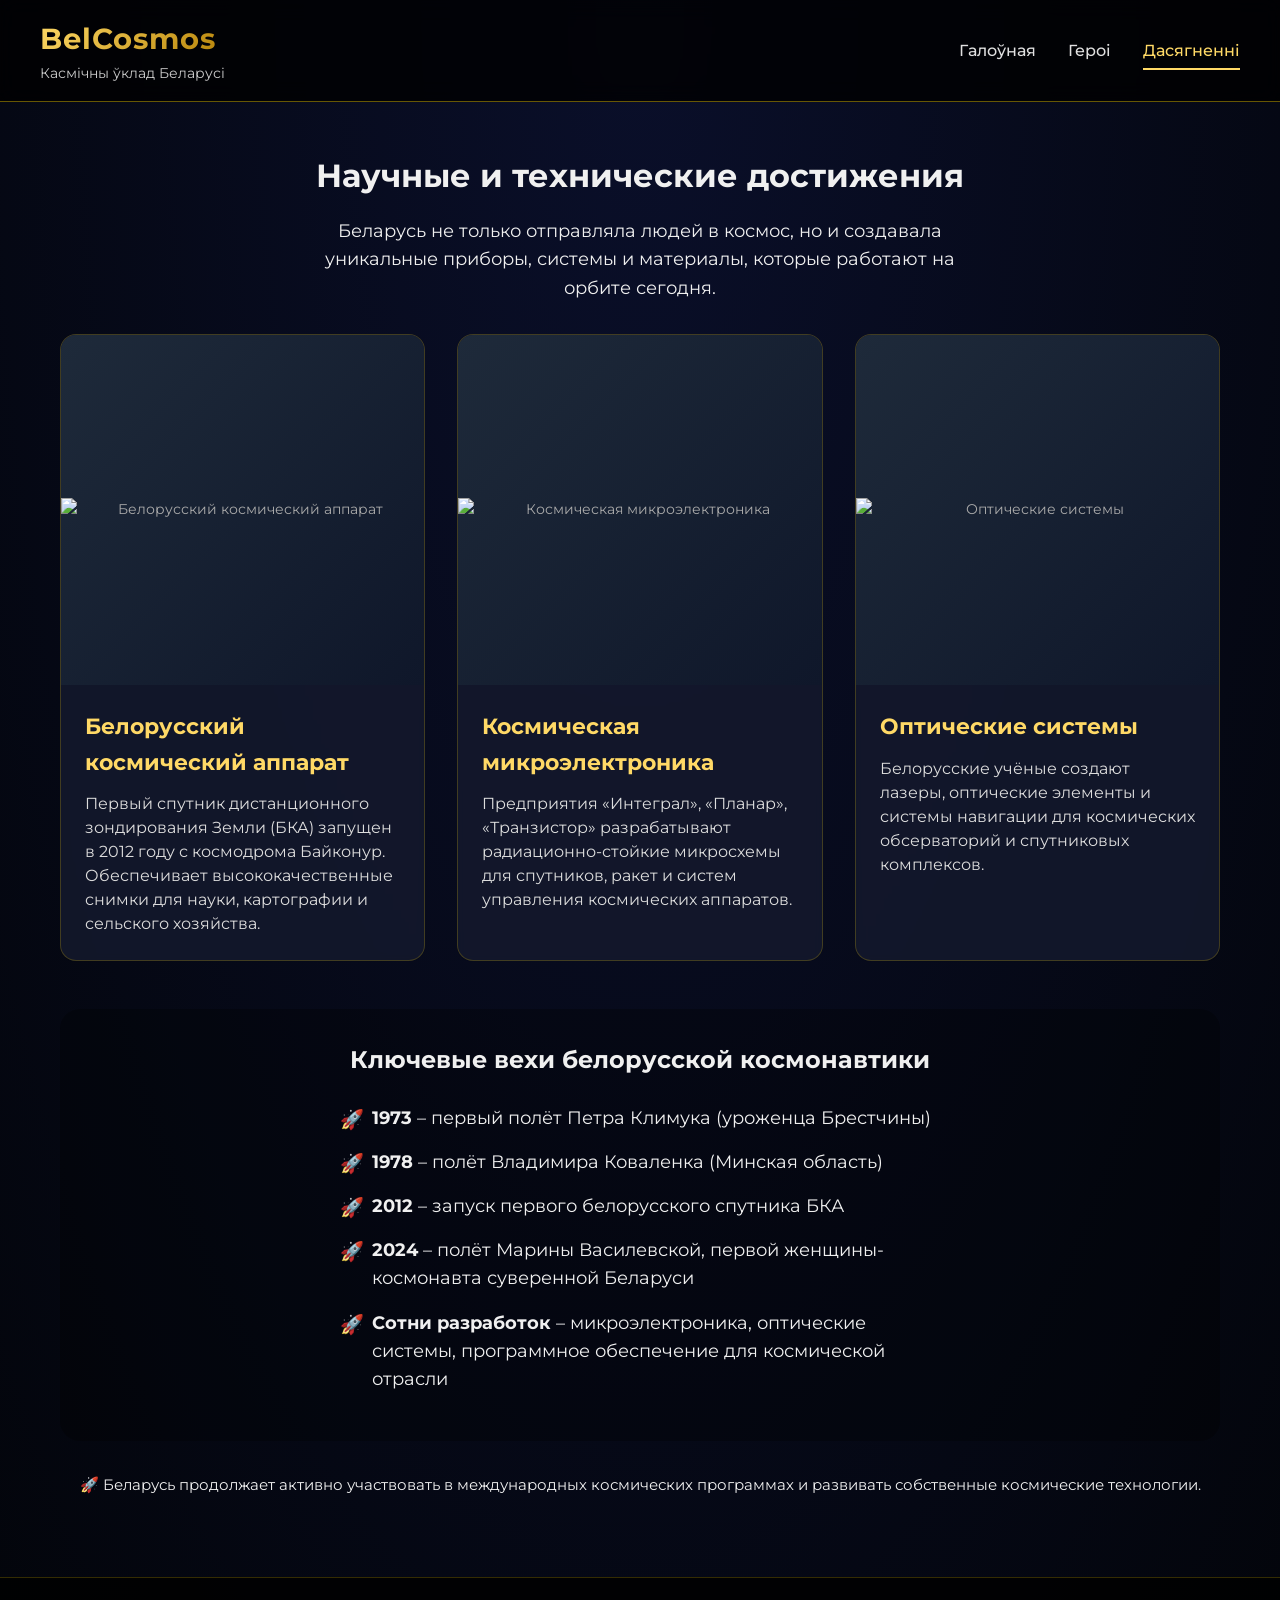
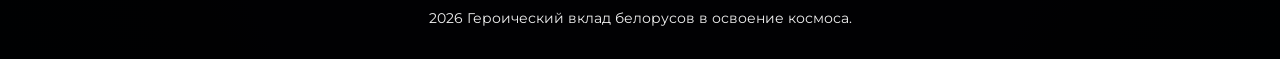
==== achievements.html @ e8a2590a "Add files via upload" ====
<!DOCTYPE html>
<html lang="ru">
<head>
  <meta charset="UTF-8">
  <meta name="viewport" content="width=device-width, initial-scale=1.0">
  <meta name="description" content="Научные и технические достижения Беларуси в космической отрасли">
  <title>Достижения Беларуси в космосе</title>
  <link rel="stylesheet" href="style.css">
  <link href="https://fonts.googleapis.com/css2?family=Montserrat:wght@400;500;600;700&display=swap" rel="stylesheet">
</head>
<body>
  <header>
    <div class="container header-container">
      <div class="logo">
        <a href="index.html">BelCosmos</a>
        <span>Касмічны ўклад Беларусі</span>
      </div>
      <div class="burger">
        <span></span>
        <span></span>
        <span></span>
      </div>
      <ul class="nav-links">
        <li><a href="index.html">Галоўная</a></li>
        <li><a href="heroes.html">Героі</a></li>
        <li><a href="achievements.html" class="active">Дасягненні</a></li>
      </ul>
    </div>
  </header>

  <main>
    <div class="container">
      <h1 style="text-align: center; margin-bottom: 1rem;">Научные и технические достижения</h1>
      <p style="text-align: center; max-width: 700px; margin: 0 auto 2rem auto; font-size: 1.1rem;">
        Беларусь не только отправляла людей в космос, но и создавала уникальные приборы, системы и материалы, которые работают на орбите сегодня.
      </p>

      <div class="card-grid">
        <div class="card">
          <div class="card-img">
            <img src="https://via.placeholder.com/400x220/1e2a3a/ffd966?text=Белорусский+спутник+БКА" alt="Белорусский космический аппарат">
          </div>
          <div class="card-content">
            <h3>Белорусский космический аппарат</h3>
            <p>Первый спутник дистанционного зондирования Земли (БКА) запущен в 2012 году с космодрома Байконур. Обеспечивает высококачественные снимки для науки, картографии и сельского хозяйства.</p>
          </div>
        </div>
        
        <div class="card">
          <div class="card-img">
            <img src="https://via.placeholder.com/400x220/1e2a3a/ffd966?text=Микроэлектроника+Интеграл" alt="Космическая микроэлектроника">
          </div>
          <div class="card-content">
            <h3>Космическая микроэлектроника</h3>
            <p>Предприятия «Интеграл», «Планар», «Транзистор» разрабатывают радиационно-стойкие микросхемы для спутников, ракет и систем управления космических аппаратов.</p>
          </div>
        </div>
        
        <div class="card">
          <div class="card-img">
            <img src="https://via.placeholder.com/400x220/1e2a3a/ffd966?text=Оптические+системы" alt="Оптические системы">
          </div>
          <div class="card-content">
            <h3>Оптические системы</h3>
            <p>Белорусские учёные создают лазеры, оптические элементы и системы навигации для космических обсерваторий и спутниковых комплексов.</p>
          </div>
        </div>
      </div>

      <section style="margin-top: 3rem; background: rgba(0,0,0,0.3); border-radius: 20px; padding: 2rem;">
        <h2 style="text-align: center; margin-bottom: 1.5rem;">Ключевые вехи белорусской космонавтики</h2>
        <ul class="achievement-list" style="max-width: 600px; margin: 0 auto;">
          <li><strong>1973</strong> – первый полёт Петра Климука (уроженца Брестчины)</li>
          <li><strong>1978</strong> – полёт Владимира Коваленка (Минская область)</li>
          <li><strong>2012</strong> – запуск первого белорусского спутника БКА</li>
          <li><strong>2024</strong> – полёт Марины Василевской, первой женщины-космонавта суверенной Беларуси</li>
          <li><strong>Сотни разработок</strong> – микроэлектроника, оптические системы, программное обеспечение для космической отрасли</li>
        </ul>
      </section>
      
      <section style="margin-top: 2rem; text-align: center;">
        <p style="font-size: 0.95rem;">🚀 Беларусь продолжает активно участвовать в международных космических программах и развивать собственные космические технологии.</p>
      </section>
    </div>
  </main>
  <footer>
    <div class="container">
      <p> 2026 Героический вклад белорусов в освоение космоса.</p>
    </div>
  </footer>

  <script src="script.js"></script>
</body>
</html>
---- style.css ----
* {
  margin: 0;
  padding: 0;
  box-sizing: border-box;
}

body {
  font-family: 'Montserrat', 'Roboto', sans-serif;
  background: radial-gradient(ellipse at top, #0a0f2a, #03050b);
  color: #f0f0f0;
  line-height: 1.6;
  min-height: 100vh;
  display: flex;
  flex-direction: column;
  position: relative;
}

.stars {
  position: fixed;
  top: 0;
  left: 0;
  width: 100%;
  height: 100%;
  pointer-events: none;
  z-index: -1;
  background: transparent;
  animation: twinkle 5s infinite alternate;
}

@keyframes twinkle {
  0% { opacity: 0.3; }
  100% { opacity: 1; }
}

.container {
  max-width: 1200px;
  margin: 0 auto;
  padding: 0 20px;
  position: relative;
  z-index: 1;
}

header {
  background: rgba(0, 0, 0, 0.8);
  backdrop-filter: blur(10px);
  border-bottom: 1px solid rgba(255, 215, 0, 0.4);
  position: sticky;
  top: 0;
  z-index: 100;
}

.header-container {
  display: flex;
  justify-content: space-between;
  align-items: center;
  flex-wrap: wrap;
  padding: 1rem 0;
}

.logo a {
  font-size: 1.8rem;
  font-weight: bold;
  text-decoration: none;
  background: linear-gradient(135deg, #ffd966, #b8860b);
  -webkit-background-clip: text;
  background-clip: text;
  color: transparent;
  letter-spacing: 1px;
}

.logo span {
  font-size: 0.9rem;
  display: block;
  color: #ccc;
}

/* навигация */
.nav-links {
  display: flex;
  gap: 2rem;
  list-style: none;
}

.nav-links a {
  text-decoration: none;
  color: #e0e0e0;
  font-weight: 500;
  transition: 0.3s;
  padding: 0.5rem 0;
  border-bottom: 2px solid transparent;
}

.nav-links a:hover,
.nav-links a.active {
  border-bottom-color: #ffd966;
  color: #ffd966;
}

.burger {
  display: none;
  flex-direction: column;
  cursor: pointer;
}

.burger span {
  width: 28px;
  height: 3px;
  background: #ffd966;
  margin: 4px 0;
  transition: 0.3s;
  border-radius: 2px;
}

main {
  flex: 1;
  padding: 3rem 0;
}

.hero {
  text-align: center;
  padding: 3rem 1rem;
  background: rgba(0, 0, 0, 0.6);
  border-radius: 20px;
  margin-bottom: 2rem;
  backdrop-filter: blur(2px);
}

.hero h1 {
  font-size: 2.8rem;
  margin-bottom: 1rem;
  background: linear-gradient(135deg, #ffd966, #ff8c00);
  -webkit-background-clip: text;
  background-clip: text;
  color: transparent;
}

.hero p {
  font-size: 1.2rem;
  max-width: 800px;
  margin: 0 auto;
}

.card-grid {
  display: grid;
  grid-template-columns: repeat(auto-fill, minmax(300px, 1fr));
  gap: 2rem;
  margin: 2rem 0;
}

.card {
  background: rgba(20, 25, 45, 0.85);
  backdrop-filter: blur(4px);
  border-radius: 16px;
  overflow: hidden;
  transition: transform 0.3s, box-shadow 0.3s;
  border: 1px solid rgba(255, 215, 0, 0.2);
}

.card:hover {
  transform: translateY(-5px);
  box-shadow: 0 10px 30px rgba(0, 0, 0, 0.6);
  border-color: rgba(255, 215, 0, 0.5);
}

.card-img {
  width: 100%;
  height: 350px;
  background: linear-gradient(135deg, #1e2a3a, #0f172a);
  display: flex;
  align-items: center;
  justify-content: center;
  color: #aaa;
  font-size: 0.9rem;
  text-align: center;
  overflow: hidden;
}

.card-img img {
  width: 100%;
  height: auto;
  object-fit: cover;
  image-rendering:crips-edges;
  image-rendering: -webkit-optimize-contrast;
}

.card-content {
  padding: 1.5rem;
}

.card-content h3 {
  margin-bottom: 0.75rem;
  color: #ffd966;
  font-size: 1.4rem;
}

.card-content p {
  color: #ddd;
  line-height: 1.5;
}

.achievement-list {
  list-style: none;
  padding: 0;
}

.achievement-list li {
  margin: 1rem 0;
  padding-left: 2rem;
  position: relative;
  font-size: 1.1rem;
}

.achievement-list li::before {
  content: '🚀';
  position: absolute;
  left: 0;
  color: #ffd966;
  font-size: 1.2rem;
}

footer {
  background: rgba(0, 0, 0, 0.85);
  text-align: center;
  padding: 1.8rem;
  margin-top: 2rem;
  font-size: 0.9rem;
  border-top: 1px solid rgba(255, 215, 0, 0.2);
}

@media (max-width: 768px) {
  .burger {
    display: flex;
  }
  
  .nav-links {
    position: fixed;
    top: 70px;
    left: -100%;
    width: 100%;
    background: rgba(0, 0, 0, 0.95);
    backdrop-filter: blur(15px);
    flex-direction: column;
    align-items: center;
    padding: 2rem 0;
    transition: 0.3s ease-in-out;
    gap: 1.8rem;
  }
  
  .nav-links.active {
    left: 0;
  }
  
  .hero h1 {
    font-size: 1.8rem;
  }
  
  .hero p {
    font-size: 1rem;
  }
  
  .card-grid {
    grid-template-columns: 1fr;
  }
  
  .header-container {
    padding: 0.8rem 0;
  }
}

@keyframes fadeInUp {
  from {
    opacity: 0;
    transform: translateY(30px);
  }
  to {
    opacity: 1;
    transform: translateY(0);
  }
}

.card {
  animation: fadeInUp 0.5s ease-out;
}
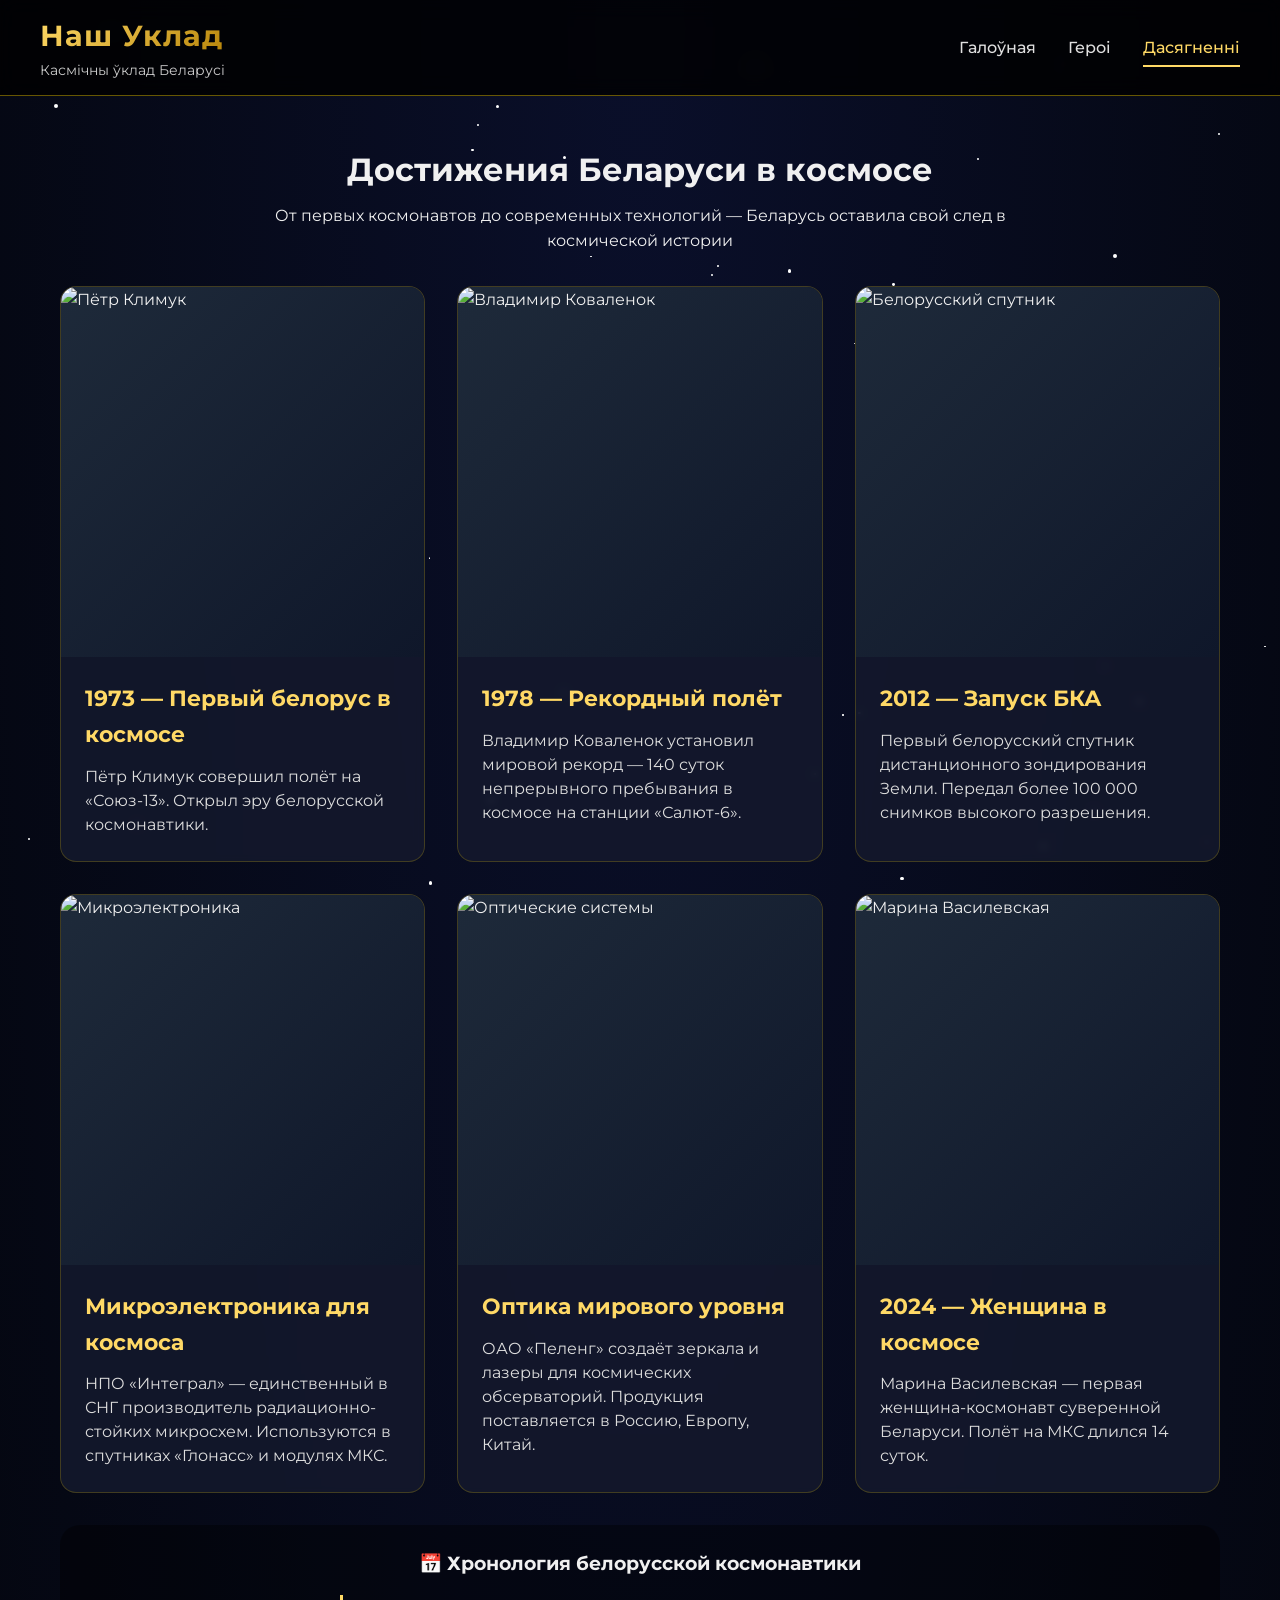
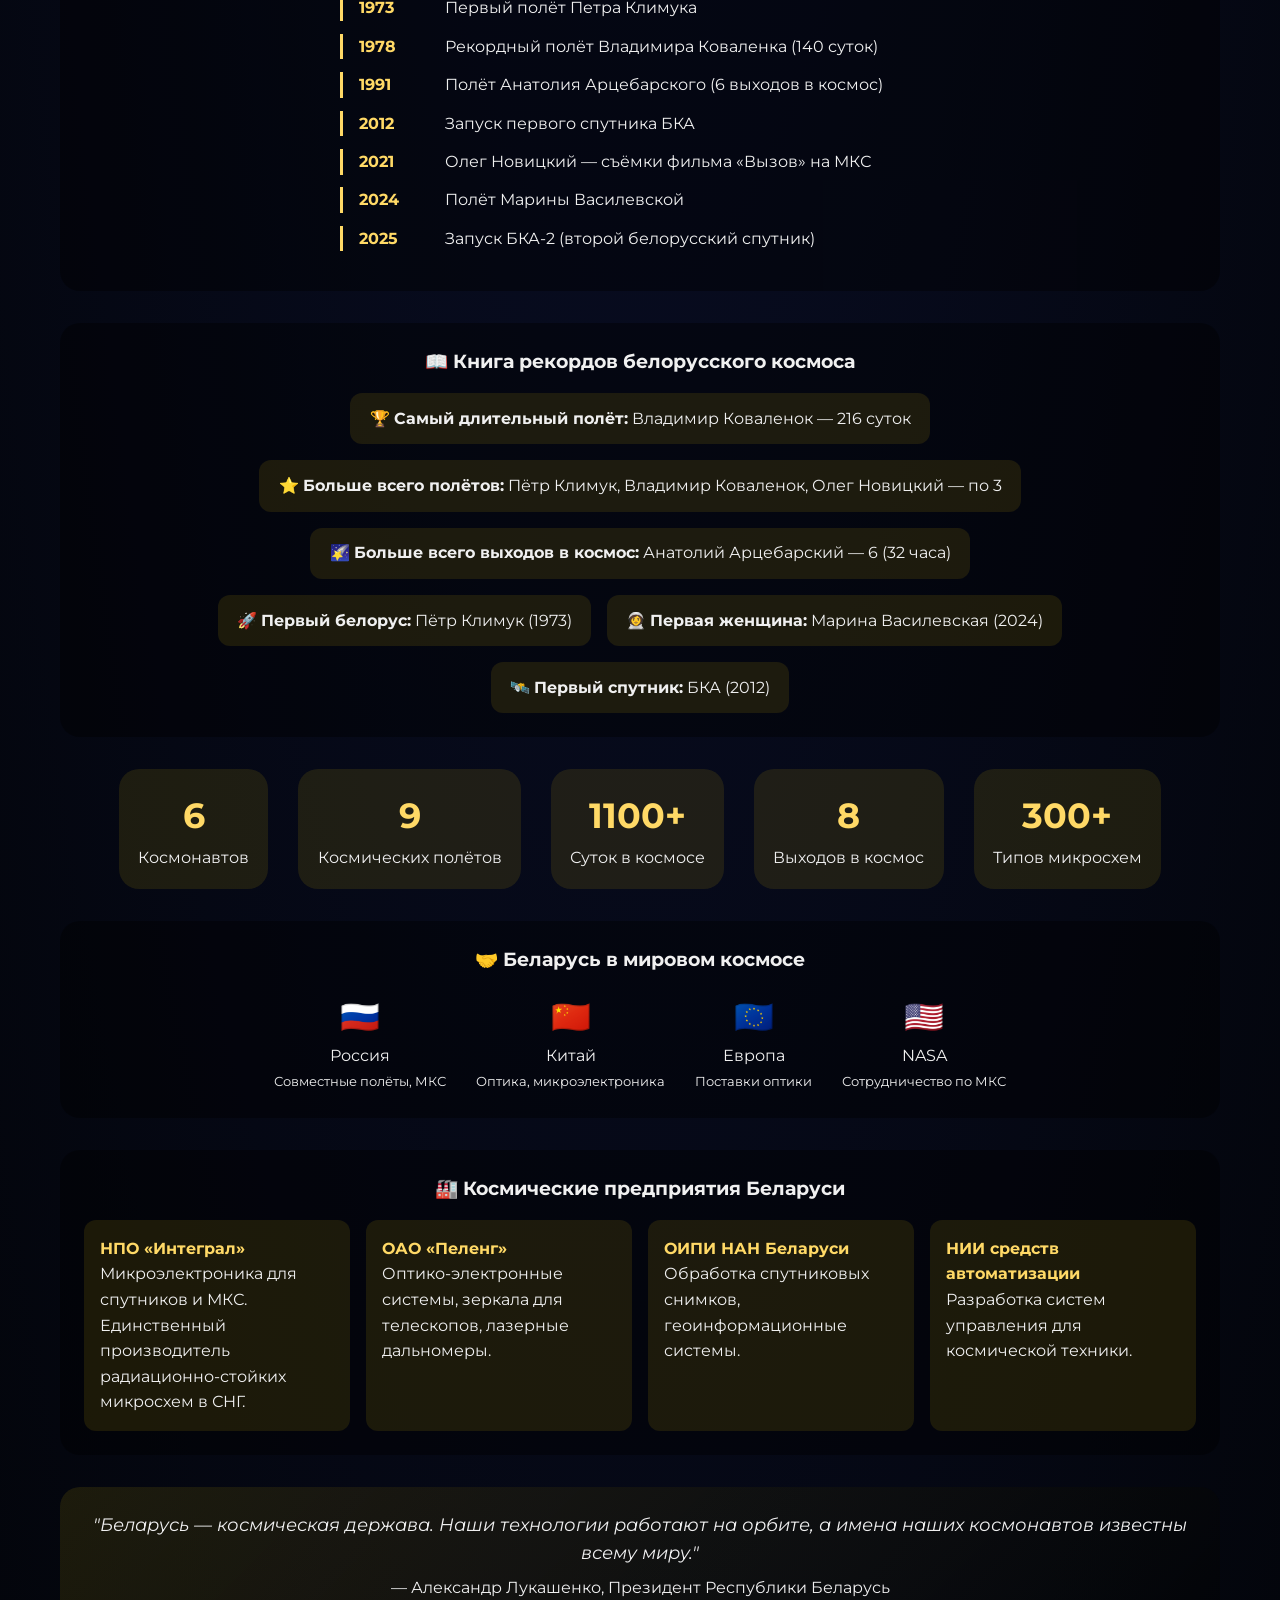
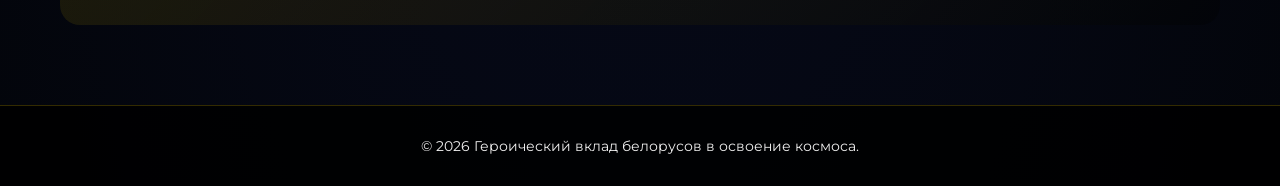
==== commit 5a88a153: "Update achievements.html" ====
--- a/achievements.html
+++ b/achievements.html
@@ -3,7 +3,6 @@
 <head>
   <meta charset="UTF-8">
   <meta name="viewport" content="width=device-width, initial-scale=1.0">
-  <meta name="description" content="Научные и технические достижения Беларуси в космической отрасли">
   <title>Достижения Беларуси в космосе</title>
   <link rel="stylesheet" href="style.css">
   <link href="https://fonts.googleapis.com/css2?family=Montserrat:wght@400;500;600;700&display=swap" rel="stylesheet">
@@ -12,14 +11,10 @@
   <header>
     <div class="container header-container">
       <div class="logo">
-        <a href="index.html">BelCosmos</a>
+        <a href="index.html">Наш Уклад</a>
         <span>Касмічны ўклад Беларусі</span>
       </div>
-      <div class="burger">
-        <span></span>
-        <span></span>
-        <span></span>
-      </div>
+      <div class="burger"><span></span><span></span><span></span></div>
       <ul class="nav-links">
         <li><a href="index.html">Галоўная</a></li>
         <li><a href="heroes.html">Героі</a></li>
@@ -30,65 +25,152 @@
 
   <main>
     <div class="container">
-      <h1 style="text-align: center; margin-bottom: 1rem;">Научные и технические достижения</h1>
-      <p style="text-align: center; max-width: 700px; margin: 0 auto 2rem auto; font-size: 1.1rem;">
-        Беларусь не только отправляла людей в космос, но и создавала уникальные приборы, системы и материалы, которые работают на орбите сегодня.
-      </p>
-
+      <h1 style="text-align: center; margin-bottom: 0.5rem;">Достижения Беларуси в космосе</h1>
+      <p style="text-align: center; max-width: 800px; margin: 0 auto 2rem auto;">От первых космонавтов до современных технологий — Беларусь оставила свой след в космической истории</p>
+      
       <div class="card-grid">
         <div class="card">
-          <div class="card-img">
-            <img src="https://via.placeholder.com/400x220/1e2a3a/ffd966?text=Белорусский+спутник+БКА" alt="Белорусский космический аппарат">
-          </div>
+          <div class="card-img"><img src="images/222.jpg" alt="Пётр Климук"></div>
           <div class="card-content">
-            <h3>Белорусский космический аппарат</h3>
-            <p>Первый спутник дистанционного зондирования Земли (БКА) запущен в 2012 году с космодрома Байконур. Обеспечивает высококачественные снимки для науки, картографии и сельского хозяйства.</p>
+            <h3>1973 — Первый белорус в космосе</h3>
+            <p>Пётр Климук совершил полёт на «Союз-13». Открыл эру белорусской космонавтики.</p>
           </div>
         </div>
         
         <div class="card">
-          <div class="card-img">
-            <img src="https://via.placeholder.com/400x220/1e2a3a/ffd966?text=Микроэлектроника+Интеграл" alt="Космическая микроэлектроника">
-          </div>
+          <div class="card-img"><img src="images/311.webp" alt="Владимир Коваленок"></div>
           <div class="card-content">
-            <h3>Космическая микроэлектроника</h3>
-            <p>Предприятия «Интеграл», «Планар», «Транзистор» разрабатывают радиационно-стойкие микросхемы для спутников, ракет и систем управления космических аппаратов.</p>
+            <h3>1978 — Рекордный полёт</h3>
+            <p>Владимир Коваленок установил мировой рекорд — 140 суток непрерывного пребывания в космосе на станции «Салют-6».</p>
           </div>
         </div>
         
         <div class="card">
-          <div class="card-img">
-            <img src="https://via.placeholder.com/400x220/1e2a3a/ffd966?text=Оптические+системы" alt="Оптические системы">
+          <div class="card-img"><img src="images/2012.jpg" alt="Белорусский спутник"></div>
+          <div class="card-content">
+            <h3>2012 — Запуск БКА</h3>
+            <p>Первый белорусский спутник дистанционного зондирования Земли. Передал более 100 000 снимков высокого разрешения.</p>
           </div>
+        </div>
+        
+        <div class="card">
+          <div class="card-img"><img src="images/113.jpg" alt="Микроэлектроника"></div>
           <div class="card-content">
-            <h3>Оптические системы</h3>
-            <p>Белорусские учёные создают лазеры, оптические элементы и системы навигации для космических обсерваторий и спутниковых комплексов.</p>
+            <h3>Микроэлектроника для космоса</h3>
+            <p>НПО «Интеграл» — единственный в СНГ производитель радиационно-стойких микросхем. Используются в спутниках «Глонасс» и модулях МКС.</p>
+          </div>
+        </div>
+        
+        <div class="card">
+          <div class="card-img"><img src="images/114.jpg" alt="Оптические системы"></div>
+          <div class="card-content">
+            <h3>Оптика мирового уровня</h3>
+            <p>ОАО «Пеленг» создаёт зеркала и лазеры для космических обсерваторий. Продукция поставляется в Россию, Европу, Китай.</p>
+          </div>
+        </div>
+        
+        <div class="card">
+          <div class="card-img"><img src="images/155.jpeg" alt="Марина Василевская"></div>
+          <div class="card-content">
+            <h3>2024 — Женщина в космосе</h3>
+            <p>Марина Василевская — первая женщина-космонавт суверенной Беларуси. Полёт на МКС длился 14 суток.</p>
           </div>
         </div>
       </div>
-
-      <section style="margin-top: 3rem; background: rgba(0,0,0,0.3); border-radius: 20px; padding: 2rem;">
-        <h2 style="text-align: center; margin-bottom: 1.5rem;">Ключевые вехи белорусской космонавтики</h2>
-        <ul class="achievement-list" style="max-width: 600px; margin: 0 auto;">
-          <li><strong>1973</strong> – первый полёт Петра Климука (уроженца Брестчины)</li>
-          <li><strong>1978</strong> – полёт Владимира Коваленка (Минская область)</li>
-          <li><strong>2012</strong> – запуск первого белорусского спутника БКА</li>
-          <li><strong>2024</strong> – полёт Марины Василевской, первой женщины-космонавта суверенной Беларуси</li>
-          <li><strong>Сотни разработок</strong> – микроэлектроника, оптические системы, программное обеспечение для космической отрасли</li>
-        </ul>
-      </section>
       
-      <section style="margin-top: 2rem; text-align: center;">
-        <p style="font-size: 0.95rem;">🚀 Беларусь продолжает активно участвовать в международных космических программах и развивать собственные космические технологии.</p>
-      </section>
+      <div style="background: rgba(0,0,0,0.4); border-radius: 20px; padding: 1.5rem; margin: 2rem 0;">
+        <h3 style="text-align: center;">📅 Хронология белорусской космонавтики</h3>
+        <div style="display: flex; flex-direction: column; gap: 0.8rem; max-width: 600px; margin: 1rem auto;">
+		<div style="display: flex; gap: 1rem; border-left: 3px solid #ffd966; padding-left: 1rem;"><strong style="color:#ffd966; min-width:70px;">1973</strong> Первый полёт Петра Климука</div>
+          <div style="display: flex; gap: 1rem; border-left: 3px solid #ffd966; padding-left: 1rem;"><strong style="color:#ffd966; min-width:70px;">1978</strong> Рекордный полёт Владимира Коваленка (140 суток)</div>
+          <div style="display: flex; gap: 1rem; border-left: 3px solid #ffd966; padding-left: 1rem;"><strong style="color:#ffd966; min-width:70px;">1991</strong> Полёт Анатолия Арцебарского (6 выходов в космос)</div>
+          <div style="display: flex; gap: 1rem; border-left: 3px solid #ffd966; padding-left: 1rem;"><strong style="color:#ffd966; min-width:70px;">2012</strong> Запуск первого спутника БКА</div>
+          <div style="display: flex; gap: 1rem; border-left: 3px solid #ffd966; padding-left: 1rem;"><strong style="color:#ffd966; min-width:70px;">2021</strong> Олег Новицкий — съёмки фильма «Вызов» на МКС</div>
+          <div style="display: flex; gap: 1rem; border-left: 3px solid #ffd966; padding-left: 1rem;"><strong style="color:#ffd966; min-width:70px;">2024</strong> Полёт Марины Василевской</div>
+          <div style="display: flex; gap: 1rem; border-left: 3px solid #ffd966; padding-left: 1rem;"><strong style="color:#ffd966; min-width:70px;">2025</strong> Запуск БКА-2 (второй белорусский спутник)</div>
+        </div>
+      </div>
+	  
+<div style="background: rgba(0,0,0,0.4); border-radius: 20px; padding: 1.5rem; margin: 2rem 0;">
+  <h3 style="text-align: center;">📖 Книга рекордов белорусского космоса</h3>
+  <div style="display: flex; justify-content: center; flex-wrap: wrap; gap: 1rem; margin-top: 1rem; max-width: 900px; margin-left: auto; margin-right: auto;">
+    <div style="background: rgba(255,215,0,0.1); padding: 0.8rem 1.2rem; border-radius: 12px; width: auto; min-width: 250px; text-align: center;">🏆 <strong>Самый длительный полёт:</strong> Владимир Коваленок — 216 суток</div>
+    <div style="background: rgba(255,215,0,0.1); padding: 0.8rem 1.2rem; border-radius: 12px; width: auto; min-width: 250px; text-align: center;">⭐ <strong>Больше всего полётов:</strong> Пётр Климук, Владимир Коваленок, Олег Новицкий — по 3</div>
+    <div style="background: rgba(255,215,0,0.1); padding: 0.8rem 1.2rem; border-radius: 12px; width: auto; min-width: 250px; text-align: center;">🌠 <strong>Больше всего выходов в космос:</strong> Анатолий Арцебарский — 6 (32 часа)</div>
+    <div style="background: rgba(255,215,0,0.1); padding: 0.8rem 1.2rem; border-radius: 12px; width: auto; min-width: 250px; text-align: center;">🚀 <strong>Первый белорус:</strong> Пётр Климук (1973)</div>
+    <div style="background: rgba(255,215,0,0.1); padding: 0.8rem 1.2rem; border-radius: 12px; width: auto; min-width: 250px; text-align: center;">👩‍🚀 <strong>Первая женщина:</strong> Марина Василевская (2024)</div>
+    <div style="background: rgba(255,215,0,0.1); padding: 0.8rem 1.2rem; border-radius: 12px; width: auto; min-width: 250px; text-align: center;">🛰️ <strong>Первый спутник:</strong> БКА (2012)</div>
+  </div>
+</div>
+      
+      <div style="display: flex; justify-content: center; gap: 30px; flex-wrap: wrap; margin: 2rem 0;">
+        <div style="text-align: center; background: rgba(255,215,0,0.1); padding: 1.2rem; border-radius: 20px; min-width: 120px;">
+          <div style="font-size: 2.2rem; font-weight: bold; color: #ffd966;">6</div>
+          <div>Космонавтов</div>
+        </div>
+        <div style="text-align: center; background: rgba(255,215,0,0.1); padding: 1.2rem; border-radius: 20px; min-width: 120px;">
+          <div style="font-size: 2.2rem; font-weight: bold; color: #ffd966;">9</div>
+          <div>Космических полётов</div>
+        </div>
+        <div style="text-align: center; background: rgba(255,215,0,0.1); padding: 1.2rem; border-radius: 20px; min-width: 120px;">
+          <div style="font-size: 2.2rem; font-weight: bold; color: #ffd966;">1100+</div>
+          <div>Суток в космосе</div>
+        </div>
+        <div style="text-align: center; background: rgba(255,215,0,0.1); padding: 1.2rem; border-radius: 20px; min-width: 120px;">
+          <div style="font-size: 2.2rem; font-weight: bold; color: #ffd966;">8</div>
+          <div>Выходов в космос</div>
+        </div>
+        <div style="text-align: center; background: rgba(255,215,0,0.1); padding: 1.2rem; border-radius: 20px; min-width: 120px;">
+          <div style="font-size: 2.2rem; font-weight: bold; color: #ffd966;">300+</div>
+          <div>Типов микросхем</div>
+        </div>
+      </div>
+	  
+	  
+	  <div style="background: rgba(0,0,0,0.4); border-radius: 20px; padding: 1.5rem; margin: 2rem 0;">
+  <h3 style="text-align: center;">🤝 Беларусь в мировом космосе</h3>
+  <div style="display: flex; justify-content: center; gap: 30px; flex-wrap: wrap; margin-top: 1rem;">
+    <div style="text-align: center;"><span style="font-size: 2rem;">🇷🇺</span><br>Россия<br><span style="font-size: 0.8rem;">Совместные полёты, МКС</span></div>
+    <div style="text-align: center;"><span style="font-size: 2rem;">🇨🇳</span><br>Китай<br><span style="font-size: 0.8rem;">Оптика, микроэлектроника</span></div>
+    <div style="text-align: center;"><span style="font-size: 2rem;">🇪🇺</span><br>Европа<br><span style="font-size: 0.8rem;">Поставки оптики</span></div>
+    <div style="text-align: center;"><span style="font-size: 2rem;">🇺🇸</span><br>NASA<br><span style="font-size: 0.8rem;">Сотрудничество по МКС</span></div>
+  </div>
+</div>
+      
+      <div style="background: rgba(0,0,0,0.4); border-radius: 20px; padding: 1.5rem; margin: 2rem 0;">
+        <h3 style="text-align: center;">🏭 Космические предприятия Беларуси</h3>
+        <div style="display: grid; grid-template-columns: repeat(auto-fit, minmax(250px, 1fr)); gap: 1rem; margin-top: 1rem;">
+          <div style="background: rgba(255,215,0,0.1); padding: 1rem; border-radius: 12px;">
+            <strong style="color:#ffd966;">НПО «Интеграл»</strong>
+            <p>Микроэлектроника для спутников и МКС. Единственный производитель радиационно-стойких микросхем в СНГ.</p>
+          </div>
+          <div style="background: rgba(255,215,0,0.1); padding: 1rem; border-radius: 12px;">
+            <strong style="color:#ffd966;">ОАО «Пеленг»</strong>
+            <p>Оптико-электронные системы, зеркала для телескопов, лазерные дальномеры.</p>
+			</div>
+          <div style="background: rgba(255,215,0,0.1); padding: 1rem; border-radius: 12px;">
+            <strong style="color:#ffd966;">ОИПИ НАН Беларуси</strong>
+            <p>Обработка спутниковых снимков, геоинформационные системы.</p>
+          </div>
+          <div style="background: rgba(255,215,0,0.1); padding: 1rem; border-radius: 12px;">
+            <strong style="color:#ffd966;">НИИ средств автоматизации</strong>
+            <p>Разработка систем управления для космической техники.</p>
+          </div>
+        </div>
+      </div>
+      
+      <div style="text-align: center; background: linear-gradient(135deg, rgba(255,215,0,0.1), rgba(0,0,0,0.3)); padding: 1.5rem; border-radius: 20px;">
+        <p style="font-size: 1.1rem; font-style: italic;">"Беларусь — космическая держава. Наши технологии работают на орбите, а имена наших космонавтов известны всему миру."</p>
+        <p style="margin-top: 0.5rem;">— Александр Лукашенко, Президент Республики Беларусь</p>
+      </div>
     </div>
   </main>
+
   <footer>
-    <div class="container">
-      <p> 2026 Героический вклад белорусов в освоение космоса.</p>
-    </div>
+    <div class="container"><p>© 2026 Героический вклад белорусов в освоение космоса.</p></div>
   </footer>
 
   <script src="script.js"></script>
 </body>
-</html>+</html>
+		
--- a/style.css
+++ b/style.css
@@ -13,23 +13,6 @@
   display: flex;
   flex-direction: column;
   position: relative;
-}
-
-.stars {
-  position: fixed;
-  top: 0;
-  left: 0;
-  width: 100%;
-  height: 100%;
-  pointer-events: none;
-  z-index: -1;
-  background: transparent;
-  animation: twinkle 5s infinite alternate;
-}
-
-@keyframes twinkle {
-  0% { opacity: 0.3; }
-  100% { opacity: 1; }
 }
 
 .container {
@@ -74,7 +57,6 @@
   color: #ccc;
 }
 
-/* навигация */
 .nav-links {
   display: flex;
   gap: 2rem;
@@ -145,15 +127,20 @@
   grid-template-columns: repeat(auto-fill, minmax(300px, 1fr));
   gap: 2rem;
   margin: 2rem 0;
+  align-items: stretch;
 }
 
 .card {
+  display: flex;
+  flex-direction: column;
+  height: 100%;
   background: rgba(20, 25, 45, 0.85);
   backdrop-filter: blur(4px);
   border-radius: 16px;
   overflow: hidden;
   transition: transform 0.3s, box-shadow 0.3s;
   border: 1px solid rgba(255, 215, 0, 0.2);
+  animation: fadeInUp 0.5s ease-out;
 }
 
 .card:hover {
@@ -164,27 +151,27 @@
 
 .card-img {
   width: 100%;
-  height: 350px;
+  height: 370px;
+  flex-shrink: 0;
   background: linear-gradient(135deg, #1e2a3a, #0f172a);
   display: flex;
   align-items: center;
   justify-content: center;
-  color: #aaa;
-  font-size: 0.9rem;
-  text-align: center;
   overflow: hidden;
 }
 
 .card-img img {
   width: 100%;
-  height: auto;
+  height: 100%;
   object-fit: cover;
-  image-rendering:crips-edges;
-  image-rendering: -webkit-optimize-contrast;
+  display: block;
 }
 
 .card-content {
+  flex: 1;
   padding: 1.5rem;
+  display: flex;
+  flex-direction: column;
 }
 
 .card-content h3 {
@@ -196,6 +183,7 @@
 .card-content p {
   color: #ddd;
   line-height: 1.5;
+  flex: 1;
 }
 
 .achievement-list {
@@ -227,9 +215,20 @@
   border-top: 1px solid rgba(255, 215, 0, 0.2);
 }
 
+@keyframes fadeInUp {
+  from {
+    opacity: 0;
+    transform: translateY(30px);
+  }
+  to {
+    opacity: 1;
+    transform: translateY(0);
+  }
+}
 @media (max-width: 768px) {
   .burger {
     display: flex;
+    z-index: 1000;
   }
   
   .nav-links {
@@ -244,12 +243,17 @@
     padding: 2rem 0;
     transition: 0.3s ease-in-out;
     gap: 1.8rem;
+    z-index: 999;
   }
   
   .nav-links.active {
     left: 0;
   }
   
+  .nav-links a {
+    font-size: 1.2rem;
+  }
+  
   .hero h1 {
     font-size: 1.8rem;
   }
@@ -260,24 +264,53 @@
   
   .card-grid {
     grid-template-columns: 1fr;
+    gap: 1.5rem;
+  }
+  
+  .card-img {
+    height: 200px;
   }
   
   .header-container {
     padding: 0.8rem 0;
   }
 }
-
-@keyframes fadeInUp {
-  from {
-    opacity: 0;
-    transform: translateY(30px);
-  }
-  to {
-    opacity: 1;
-    transform: translateY(0);
-  }
-}
-
 .card {
-  animation: fadeInUp 0.5s ease-out;
-}+  position: relative;
+  overflow: hidden;
+}
+
+.card::before {
+  content: '';
+  position: absolute;
+  top: -2px;
+  left: -2px;
+  right: -2px;
+  bottom: -2px;
+  background: linear-gradient(45deg, rgba(255,217,102,0.6), rgba(255,140,0,0.6), rgba(255,217,102,0.6));
+  border-radius: 18px;
+  opacity: 0;
+  z-index: -1;
+  transition: opacity 0.3s;
+}
+
+.card:hover::before {
+  opacity: 1;
+}
+.card, .hero, .quiz-btn, [style*="background"] {
+  opacity: 0;
+  transform: translateY(20px);
+  animation: fadeInUp 0.6s forwards;
+}
+
+.card:nth-child(1) { animation-delay: 0.1s; }
+.card:nth-child(2) { animation-delay: 0.2s; }
+.card:nth-child(3) { animation-delay: 0.3s; }
+.card:nth-child(4) { animation-delay: 0.4s; }
+.card:nth-child(5) { animation-delay: 0.5s; }
+.card:nth-child(6) { animation-delay: 0.6s; }
+  
+  .header-container {
+    padding: 0.8rem 0;
+  }
+}
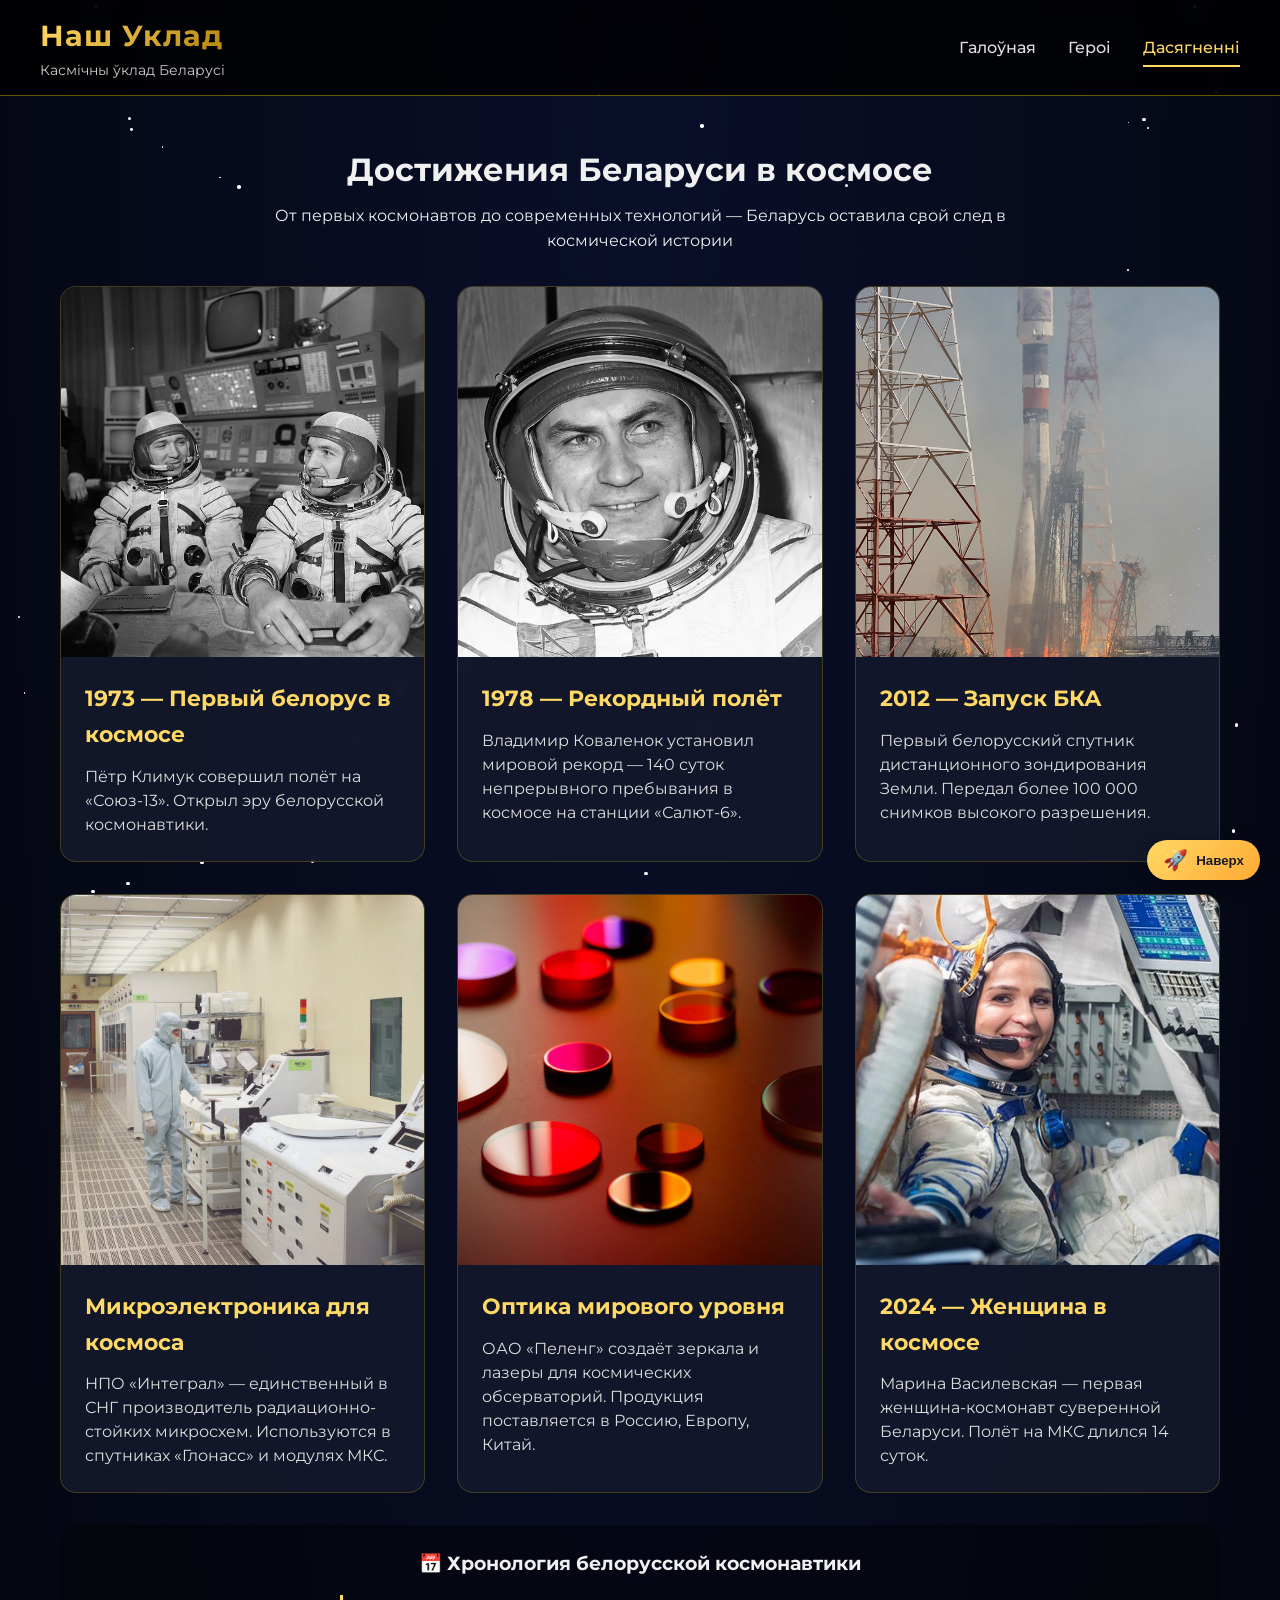
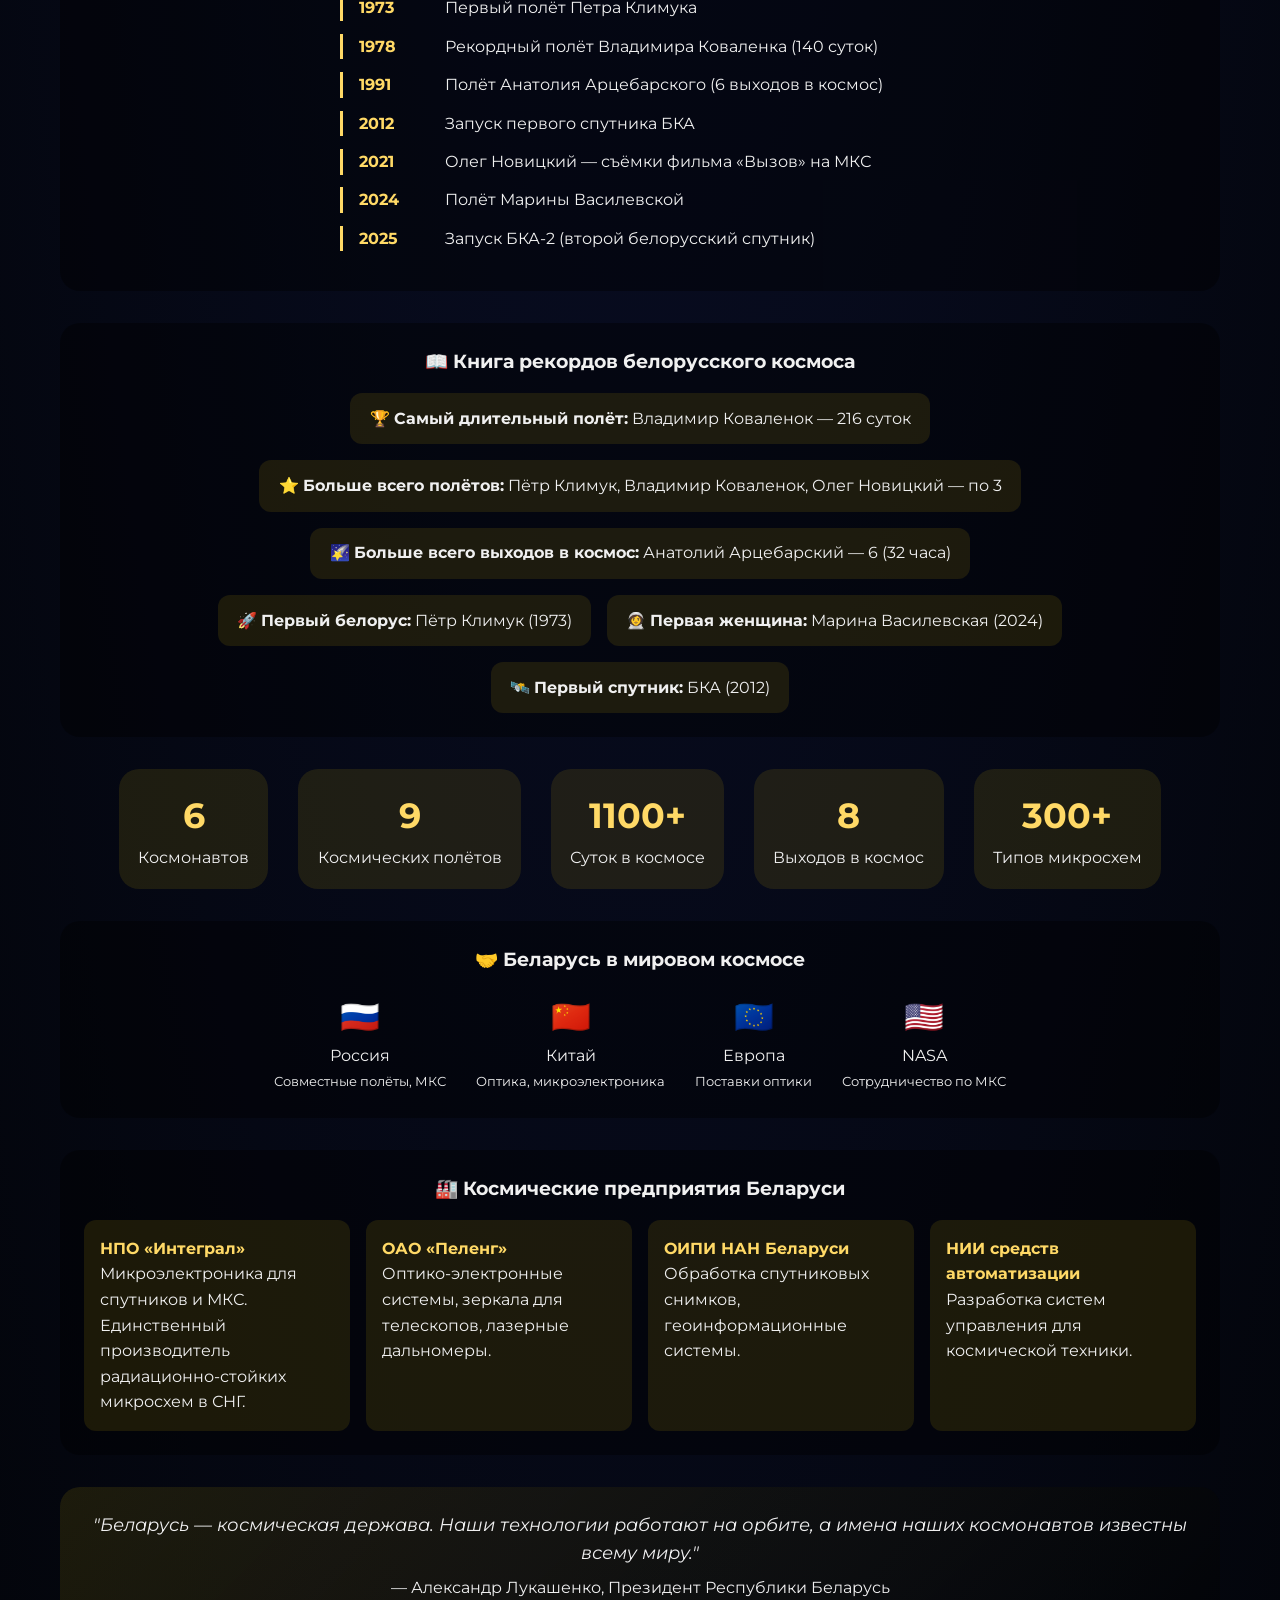
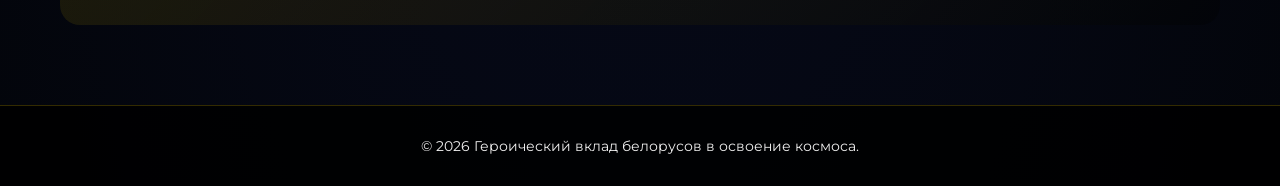
==== commit 7386b85a: "Update achievements.html" ====
--- a/achievements.html
+++ b/achievements.html
@@ -164,7 +164,22 @@
         <p style="margin-top: 0.5rem;">— Александр Лукашенко, Президент Республики Беларусь</p>
       </div>
     </div>
-  </main>
+
+<button onclick="window.scrollTo({top:0,behavior:'smooth'})" 
+        style="position: fixed; bottom: 20px; right: 20px; background: linear-gradient(135deg, #ffd966, #ffaa33); border: none; border-radius: 40px; padding: 8px 16px; display: flex; align-items: center; gap: 8px; cursor: pointer; box-shadow: 0 4px 15px rgba(0,0,0,0.3); z-index: 1000; transition: all 0.3s; font-weight: bold; color: #1a1a2e;"
+        onmouseover="this.style.transform='scale(1.05)'; this.style.boxShadow='0 6px 20px rgba(0,0,0,0.4)'" 
+        onmouseout="this.style.transform='scale(1)'; this.style.boxShadow='0 4px 15px rgba(0,0,0,0.3)'">
+  <span style="font-size: 20px; animation: rocketFly 0.8s infinite alternate;">🚀</span>
+  <span>Наверх</span>
+</button>
+
+<style>
+@keyframes rocketFly {
+  0% { transform: translateY(0px); }
+  100% { transform: translateY(-4px); }
+}
+</style>
+	</main>
 
   <footer>
     <div class="container"><p>© 2026 Героический вклад белорусов в освоение космоса.</p></div>
@@ -174,3 +189,4 @@
 </body>
 </html>
 		
+		
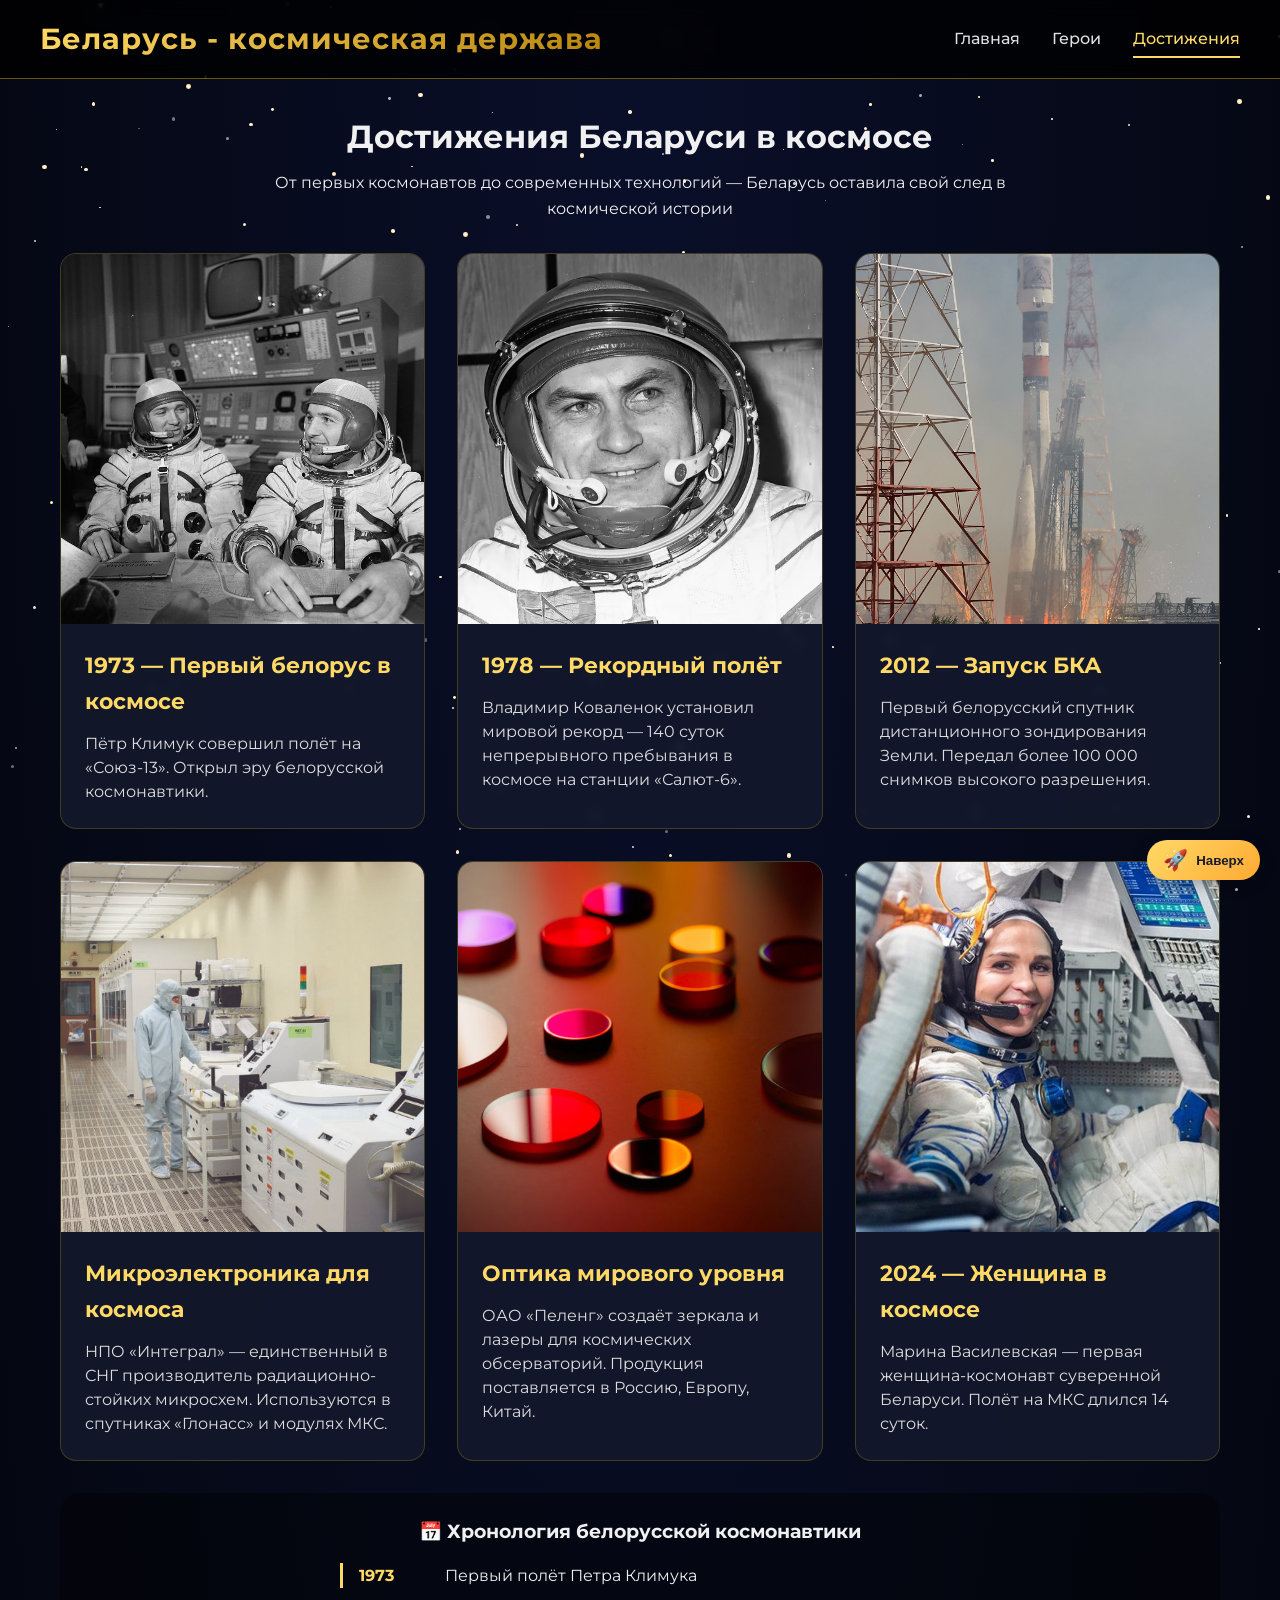
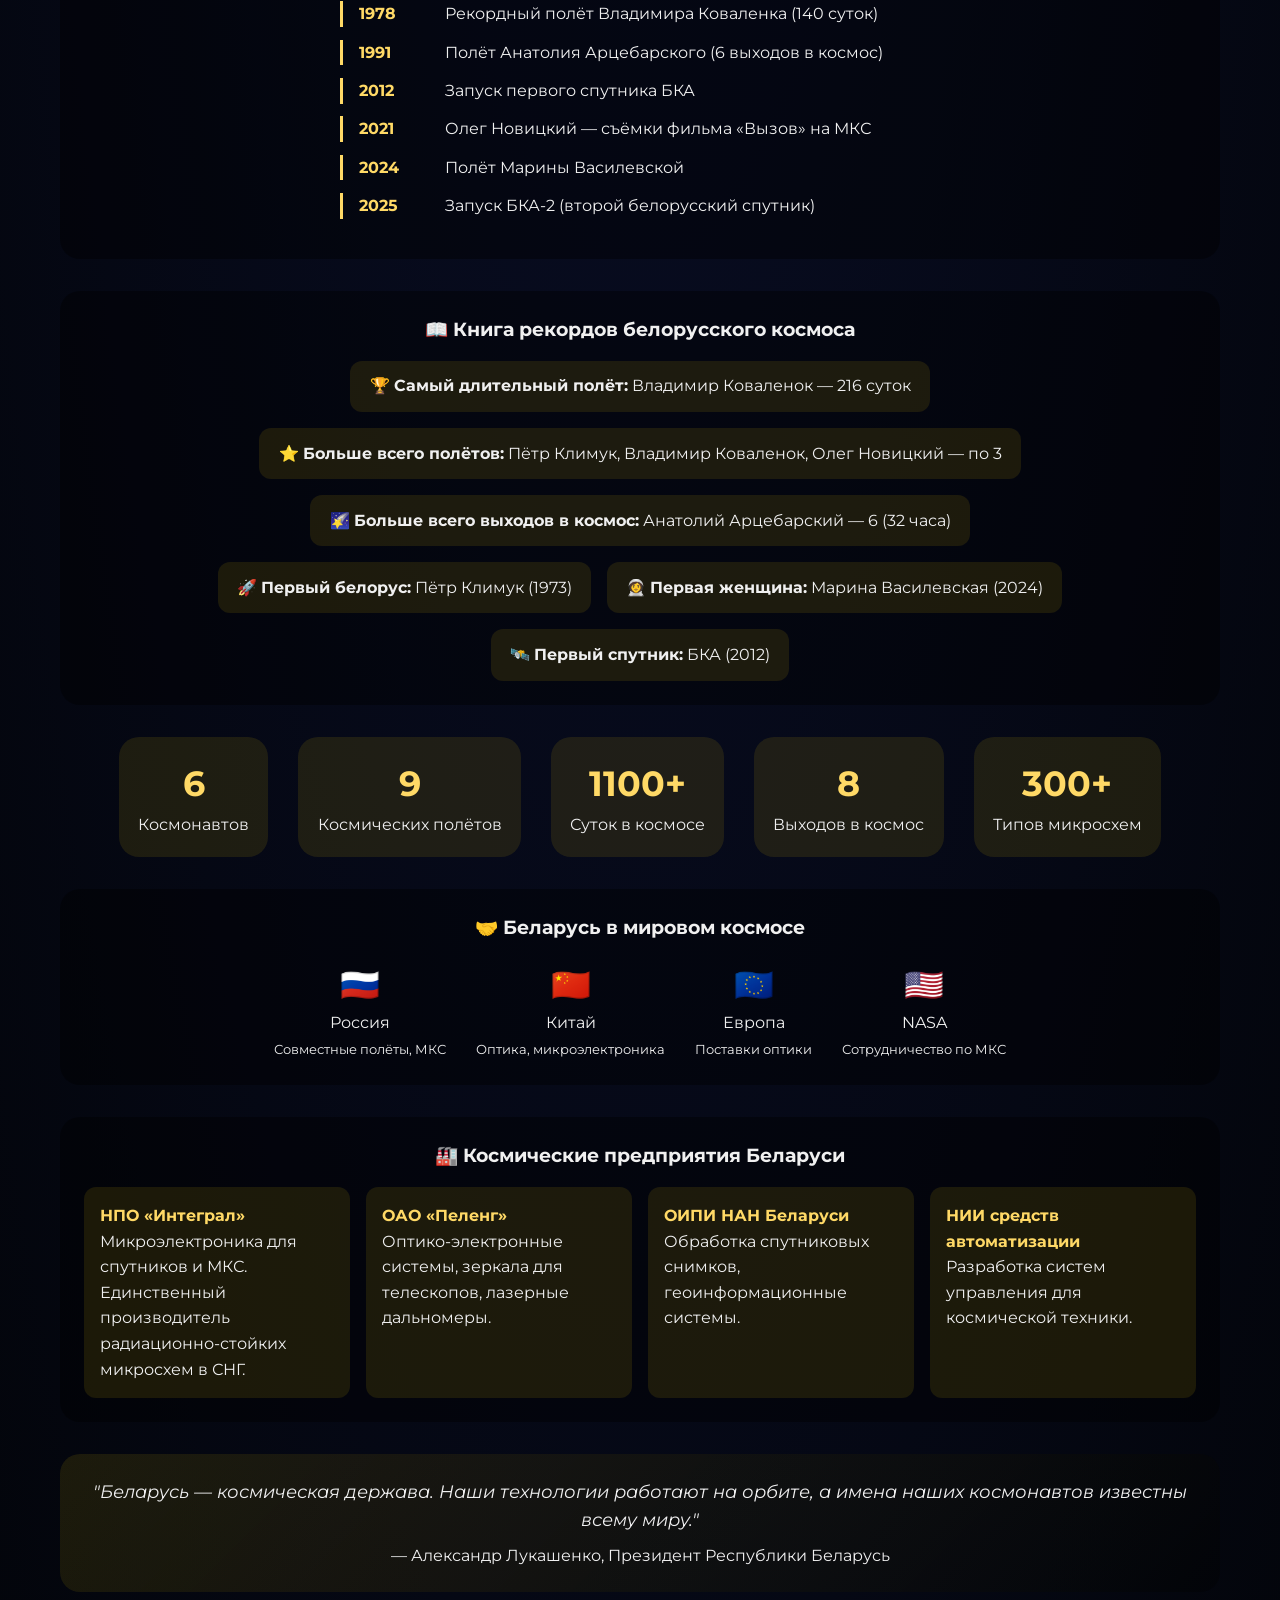
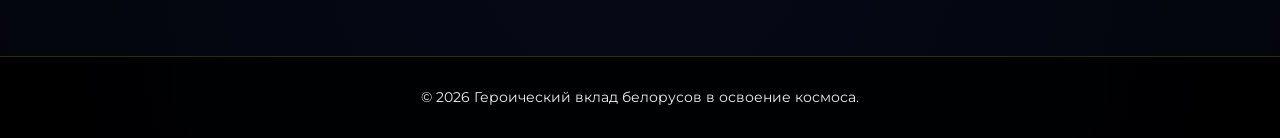
==== commit 244c8fc4: "Update achievements.html" ====
--- a/achievements.html
+++ b/achievements.html
@@ -11,14 +11,13 @@
   <header>
     <div class="container header-container">
       <div class="logo">
-        <a href="index.html">Наш Уклад</a>
-        <span>Касмічны ўклад Беларусі</span>
+        <a href="index.html">Беларусь - космическая держава</a>
       </div>
       <div class="burger"><span></span><span></span><span></span></div>
       <ul class="nav-links">
-        <li><a href="index.html">Галоўная</a></li>
-        <li><a href="heroes.html">Героі</a></li>
-        <li><a href="achievements.html" class="active">Дасягненні</a></li>
+        <li><a href="index.html">Главная</a></li>
+        <li><a href="heroes.html">Герои</a></li>
+        <li><a href="achievements.html" class="active">Достижения</a></li>
       </ul>
     </div>
   </header>
--- a/style.css
+++ b/style.css
@@ -95,7 +95,7 @@
 
 main {
   flex: 1;
-  padding: 3rem 0;
+  padding: 2rem 0;
 }
 
 .hero {
@@ -105,6 +105,7 @@
   border-radius: 20px;
   margin-bottom: 2rem;
   backdrop-filter: blur(2px);
+  animation: fadeInUp 0.6s ease-out forwards;
 }
 
 .hero h1 {
@@ -140,13 +141,32 @@
   overflow: hidden;
   transition: transform 0.3s, box-shadow 0.3s;
   border: 1px solid rgba(255, 215, 0, 0.2);
-  animation: fadeInUp 0.5s ease-out;
+  position: relative;
+  animation: fadeInUp 0.6s ease-out forwards;
 }
 
 .card:hover {
   transform: translateY(-5px);
   box-shadow: 0 10px 30px rgba(0, 0, 0, 0.6);
   border-color: rgba(255, 215, 0, 0.5);
+}
+
+.card::before {
+  content: '';
+  position: absolute;
+  top: -2px;
+  left: -2px;
+  right: -2px;
+  bottom: -2px;
+  background: linear-gradient(45deg, rgba(255,217,102,0.6), rgba(255,140,0,0.6), rgba(255,217,102,0.6));
+  border-radius: 18px;
+  opacity: 0;
+  z-index: -1;
+  transition: opacity 0.3s;
+}
+
+.card:hover::before {
+  opacity: 1;
 }
 
 .card-img {
@@ -214,7 +234,6 @@
   font-size: 0.9rem;
   border-top: 1px solid rgba(255, 215, 0, 0.2);
 }
-
 @keyframes fadeInUp {
   from {
     opacity: 0;
@@ -225,6 +244,11 @@
     transform: translateY(0);
   }
 }
+
+html {
+  scroll-behavior: smooth;
+}
+
 @media (max-width: 768px) {
   .burger {
     display: flex;
@@ -274,43 +298,29 @@
   .header-container {
     padding: 0.8rem 0;
   }
-}
-.card {
-  position: relative;
-  overflow: hidden;
-}
-
-.card::before {
-  content: '';
-  position: absolute;
-  top: -2px;
-  left: -2px;
-  right: -2px;
-  bottom: -2px;
-  background: linear-gradient(45deg, rgba(255,217,102,0.6), rgba(255,140,0,0.6), rgba(255,217,102,0.6));
-  border-radius: 18px;
-  opacity: 0;
+  
+  main {
+    padding: 1rem 0;
+  }
+}
+@keyframes starTwinkle {
+  0% { opacity: 0.2; transform: scale(1); }
+  100% { opacity: 1; transform: scale(1.3); }
+}
+
+@keyframes starFloat {
+  0% { transform: translateY(0px) translateX(0px); }
+  50% { transform: translateY(-15px) translateX(8px); }
+  100% { transform: translateY(0px) translateX(0px); }
+}
+
+.dynamic-star {
+  position: fixed;
+  border-radius: 50%;
+  background: radial-gradient(circle, #fff9e6, #ffdd99);
+  pointer-events: none;
   z-index: -1;
-  transition: opacity 0.3s;
-}
-
-.card:hover::before {
-  opacity: 1;
-}
-.card, .hero, .quiz-btn, [style*="background"] {
-  opacity: 0;
-  transform: translateY(20px);
-  animation: fadeInUp 0.6s forwards;
-}
-
-.card:nth-child(1) { animation-delay: 0.1s; }
-.card:nth-child(2) { animation-delay: 0.2s; }
-.card:nth-child(3) { animation-delay: 0.3s; }
-.card:nth-child(4) { animation-delay: 0.4s; }
-.card:nth-child(5) { animation-delay: 0.5s; }
-.card:nth-child(6) { animation-delay: 0.6s; }
-  
-  .header-container {
-    padding: 0.8rem 0;
-  }
-}
+  animation: starTwinkle 3s infinite alternate, starFloat 12s infinite ease-in-out;
+}
+
+
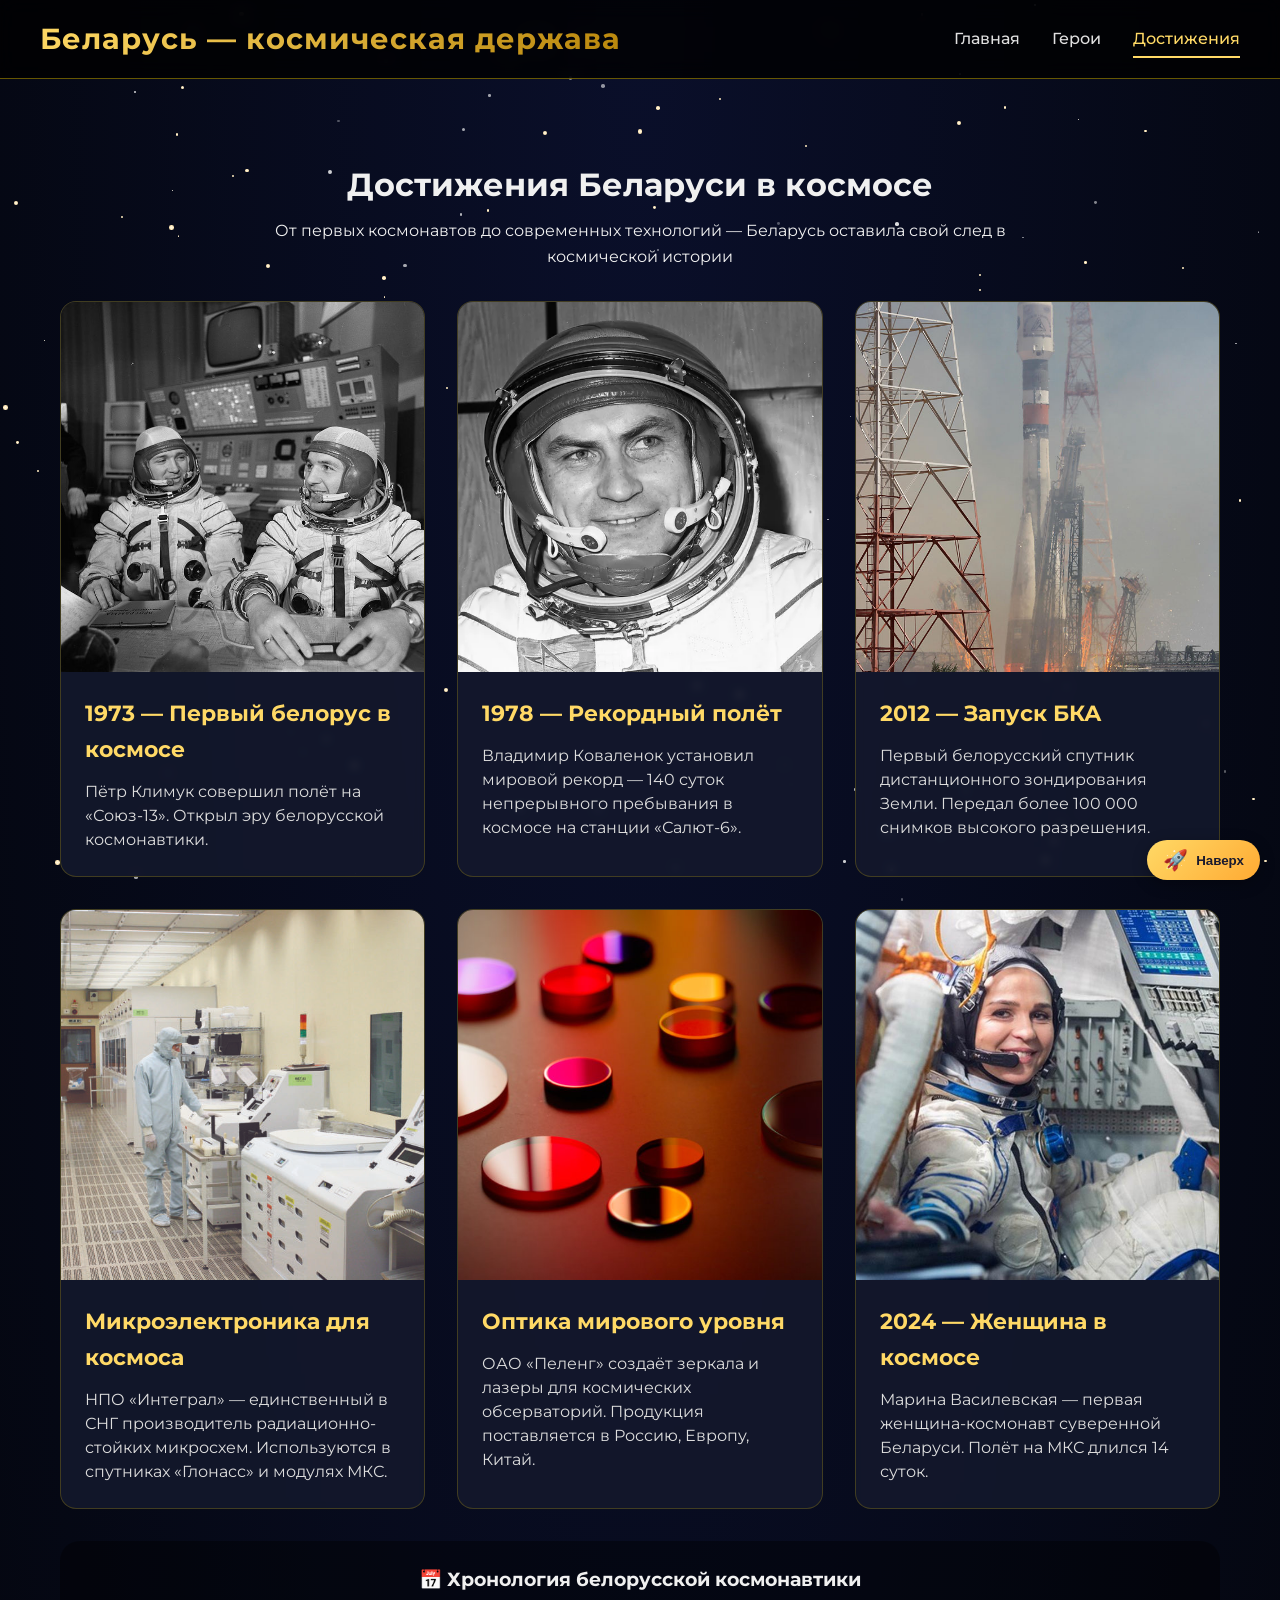
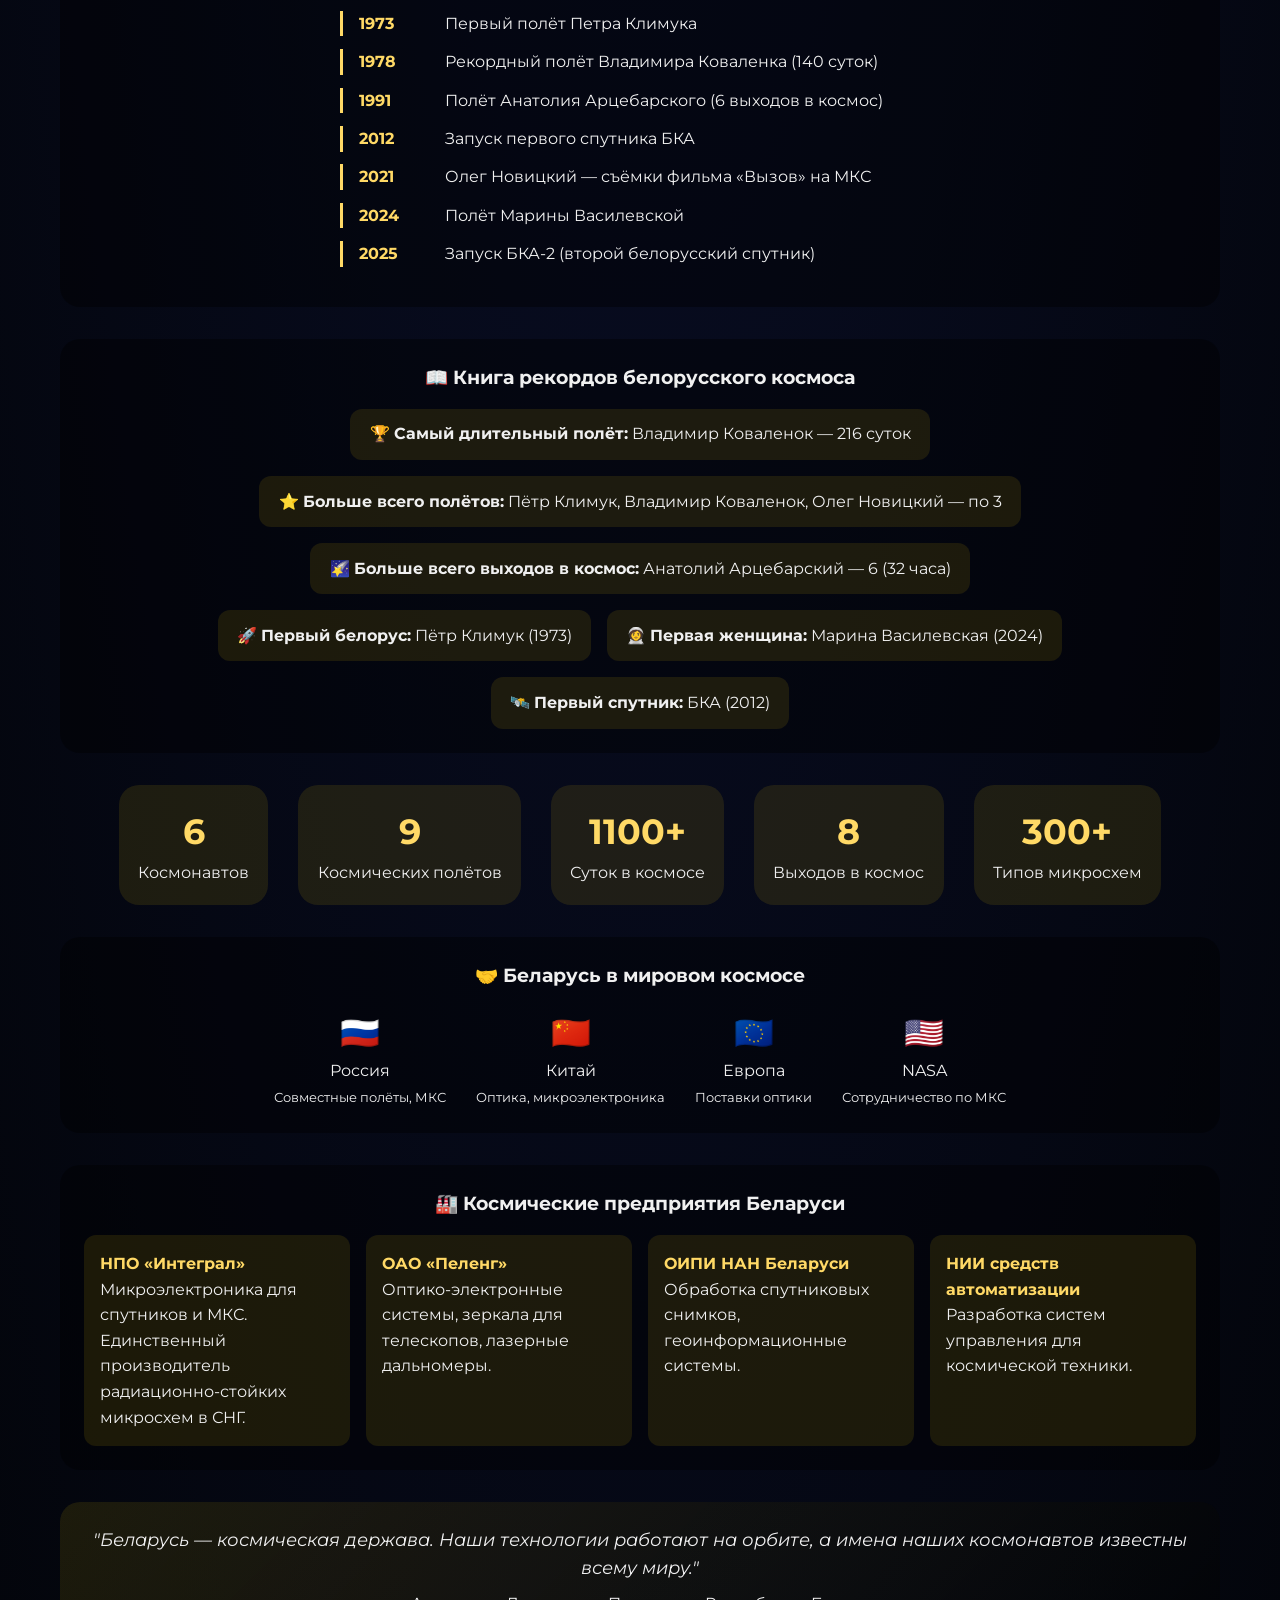
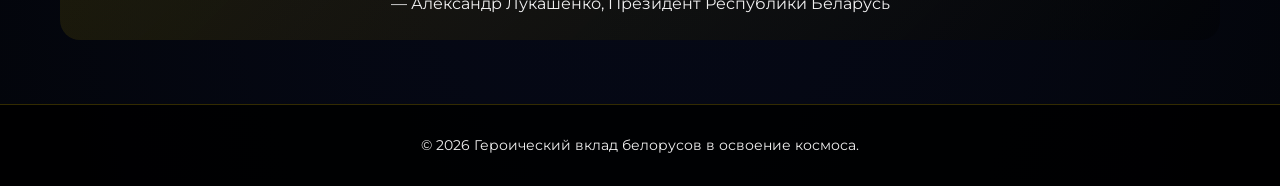
==== commit 6761e08f: "Update achievements.html" ====
--- a/achievements.html
+++ b/achievements.html
@@ -11,7 +11,7 @@
   <header>
     <div class="container header-container">
       <div class="logo">
-        <a href="index.html">Беларусь - космическая держава</a>
+        <a href="index.html">Беларусь — космическая держава</a>
       </div>
       <div class="burger"><span></span><span></span><span></span></div>
       <ul class="nav-links">
--- a/style.css
+++ b/style.css
@@ -95,7 +95,7 @@
 
 main {
   flex: 1;
-  padding: 2rem 0;
+  padding: 5rem 0 2rem 0;
 }
 
 .hero {
@@ -103,6 +103,8 @@
   padding: 3rem 1rem;
   background: rgba(0, 0, 0, 0.6);
   border-radius: 20px;
+  margin-top: 1rem;
+  padding-top: 2rem;
   margin-bottom: 2rem;
   backdrop-filter: blur(2px);
   animation: fadeInUp 0.6s ease-out forwards;
